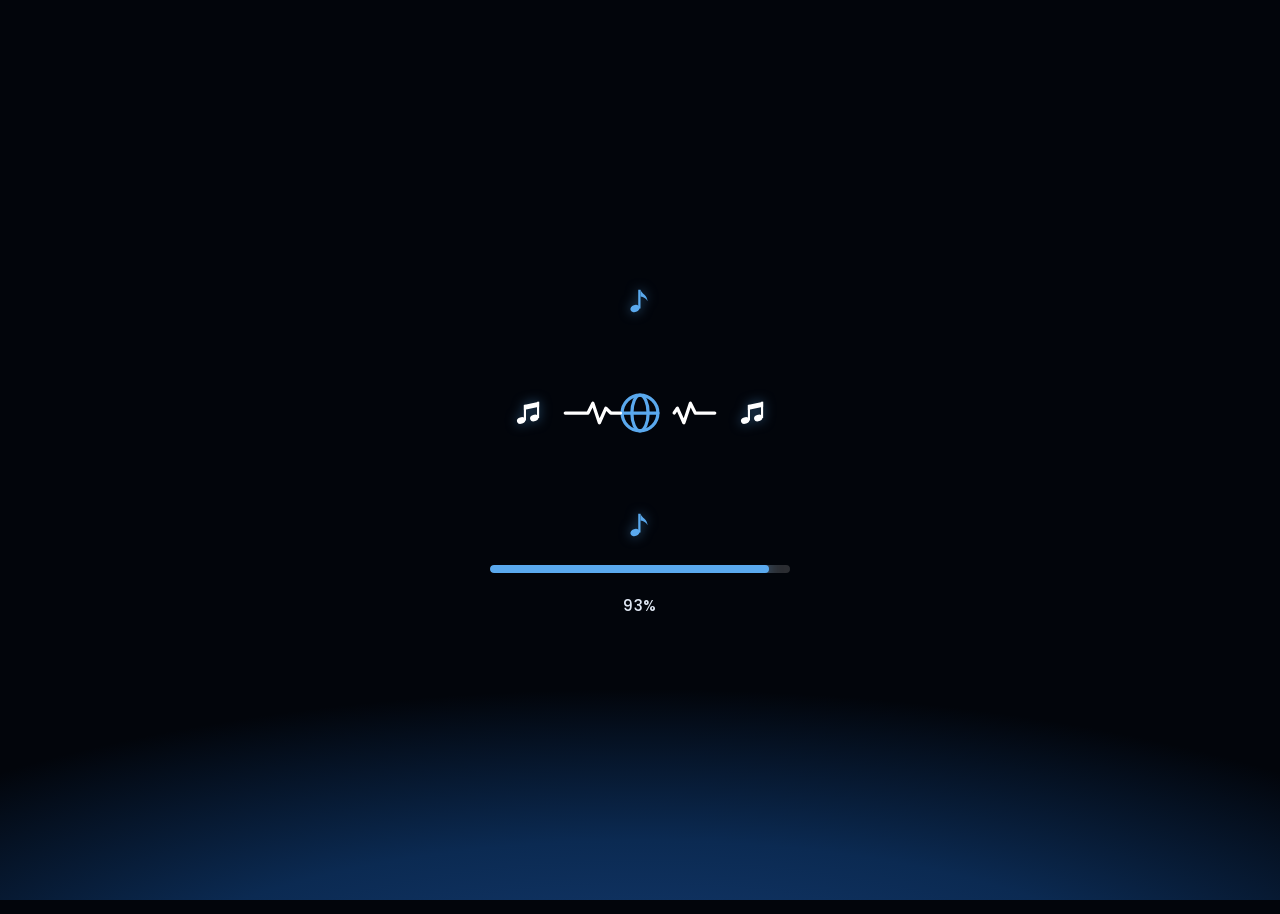
==== jukebox/jukebox.html @ afe27060 "cleaning for NASA submission" ====
<!doctype html>
<html lang="en">
<head>
<meta charset="utf-8">
<meta name="viewport" content="width=device-width, initial-scale=1, viewport-fit=cover">
<title>Earth Jukebox</title>
<link rel="preconnect" href="https://fonts.googleapis.com"><link rel="preconnect" href="https://fonts.gstatic.com" crossorigin>
<link href="https://fonts.googleapis.com/css2?family=Poppins:wght@300;400;500;600;700&display=swap" rel="stylesheet">
<link rel="stylesheet" href="style.css">
<style>
/* ---- Settings sheet: one fixed size; text always fits its container ---- */
#settings.sheet{width:min(40rem,calc(100vw - 32px));height:min(36rem,calc(100dvh - 32px));max-width:none;max-height:none;overflow-wrap:anywhere}
#settings.sheet[open]{display:flex;flex-direction:column}
#settings .kwrap{flex:1 1 auto;min-height:0;overflow:auto}
#settings .kwrap table{min-height:0}
#settings td:first-child{white-space:normal;width:40%}
#settings .pager{flex:none;margin-top:auto;padding-top:12px}
#settings .pager #kPage{min-width:5rem;text-align:center}
#settings .karrow{width:52px;min-width:52px;height:44px;padding:0;display:inline-grid;place-items:center}
#settings .seg{container-type:inline-size}
#settings .seg button{min-width:0;white-space:nowrap;padding:4px 2px;font-size:clamp(.68rem,3.7cqw,1rem)}
.slide h2,.sheet h2,.sheet h3,.ptitle{overflow-wrap:anywhere;text-wrap:balance}
#pDesc{overflow-wrap:anywhere}
/* ---- screenshot of the track's video in the carousel ---- */
.shot{display:none;width:100%;aspect-ratio:2/1;max-height:clamp(70px,24dvh,220px);margin:0 auto 10px;border-radius:16px;border:1px solid rgba(255,255,255,.55);
  background:center/cover no-repeat #000;box-shadow:0 10px 36px rgba(0,0,0,.35)}
.shot.on{display:block}
@media (max-height:560px){.shot{display:none!important}}

/* ---- Loading screen: the logo, notes orbiting it, a bar that only ever fills ---- */
.loader{position:fixed;inset:0;z-index:200;display:flex;flex-direction:column;align-items:center;justify-content:center;gap:22px;
  background:radial-gradient(120% 60% at 50% 115%,#17407a 0%,#0b2a52 36%,transparent 64%),#02050b;color:#fff;
  transition:opacity .55s ease,visibility 0s linear .55s}
.loader.done{opacity:0;visibility:hidden;pointer-events:none}
.lstage{position:relative;width:260px;height:260px;display:grid;place-items:center}
.llogo{width:156px;height:auto;color:#fff;overflow:visible}
.llogo .ring{stroke:var(--accent,#5aa9ee);animation:lpulse 2.4s ease-in-out infinite;transform-origin:48px 16px;transform-box:view-box}
.orbit{position:absolute;inset:0;animation:lspin 9s linear infinite}
.lnote{position:absolute;left:50%;top:50%;width:30px;height:30px;margin:-15px 0 0 -15px;
  transform:rotate(var(--a)) translateY(-112px) rotate(calc(-1 * var(--a)))}
.lnote svg{display:block;width:100%;height:100%;fill:var(--accent,#5aa9ee);animation:lunspin 9s linear infinite;filter:drop-shadow(0 0 6px rgba(90,169,238,.55))}
.lnote:nth-child(2n) svg{fill:#fff}
.lbar{width:min(300px,68vw);height:8px;border-radius:999px;background:rgba(255,255,255,.16);overflow:hidden}
.lbar i{display:block;height:100%;width:0;border-radius:inherit;background:var(--accent,#5aa9ee);box-shadow:0 0 14px rgba(90,169,238,.7)}
.lpct{margin:0;font-weight:500;letter-spacing:.06em;font-variant-numeric:tabular-nums;color:#dfe7f3}
@keyframes lspin{to{transform:rotate(360deg)}}
@keyframes lunspin{to{transform:rotate(-360deg)}}
@keyframes lpulse{50%{transform:scale(1.07);opacity:.75}}
@media (prefers-reduced-motion:reduce){.orbit,.lnote svg,.llogo .ring{animation:none}.loader{transition:none}}
</style>
</head>
<body class="home">
<div id="loader" class="loader" aria-busy="true">
  <div class="lstage" aria-hidden="true">
    <svg width="0" height="0" style="position:absolute"><defs>
      <symbol id="n1" viewBox="0 0 24 24"><ellipse cx="8" cy="18" rx="3.8" ry="2.8" transform="rotate(-20 8 18)"/><rect x="10.6" y="3" width="1.8" height="15"/><path d="M12.4 3c1 3.6 5.6 4.2 5.6 9.2-1.1-2.6-3.1-3.3-5.6-3.8z"/></symbol>
      <symbol id="n2" viewBox="0 0 24 24"><ellipse cx="6.5" cy="18" rx="3.4" ry="2.6" transform="rotate(-20 6.5 18)"/><rect x="8.7" y="5.5" width="1.7" height="12.5"/><ellipse cx="17" cy="16" rx="3.4" ry="2.6" transform="rotate(-20 17 16)"/><rect x="19.2" y="3" width="1.7" height="13"/><path d="M8.7 5.5l12.2-2.5v4L8.7 9.5z"/></symbol>
    </defs></svg>
    <div class="orbit">
      <span class="lnote" style="--a:0deg"><svg><use href="#n1"/></svg></span>
      <span class="lnote" style="--a:90deg"><svg><use href="#n2"/></svg></span>
      <span class="lnote" style="--a:180deg"><svg><use href="#n1"/></svg></span>
      <span class="lnote" style="--a:270deg"><svg><use href="#n2"/></svg></span>
    </div>
    <svg class="llogo" viewBox="0 0 96 32" fill="none" stroke="currentColor" stroke-width="2" stroke-linecap="round" stroke-linejoin="round"><g class="ring"><circle cx="48" cy="16" r="11"/><ellipse cx="48" cy="16" rx="5" ry="11"/><path d="M37 16h22"/></g><path d="M2 16h14l3-6 4 12 4-9 3 3h6M94 16H82l-3-6-4 12-4-9-2 3"/></svg>
  </div>
  <div class="lbar" id="lbar" role="progressbar" aria-label="Loading Earth Jukebox" aria-valuemin="0" aria-valuemax="100" aria-valuenow="0"><i id="lfill"></i></div>
  <p class="lpct" id="lpct">0%</p>
</div>
<a class="skip" href="#main">Skip to the playlist</a>

<header class="bar">
  <svg class="logo" viewBox="0 0 96 32" fill="none" stroke="currentColor" stroke-width="2" stroke-linecap="round" stroke-linejoin="round" aria-hidden="true"><circle cx="48" cy="16" r="11"/><ellipse cx="48" cy="16" rx="5" ry="11"/><path d="M37 16h22M2 16h14l3-6 4 12 4-9 3 3h6M94 16H82l-3-6-4 12-4-9-2 3"/></svg>
  <button id="aboutBtn" type="button" class="btn pill" aria-keyshortcuts="A">About <kbd>A</kbd></button>
  <button id="helpBtn" type="button" class="btn pill" aria-keyshortcuts="?"><svg width="20" height="20" viewBox="0 0 24 24" fill="currentColor" fill-rule="evenodd" aria-hidden="true"><path d="M19.4 13a7.5 7.5 0 0 0 0-2l2.1-1.6-2-3.5-2.5 1a7.4 7.4 0 0 0-1.7-1L15 3.3h-4l-.4 2.6a7.4 7.4 0 0 0-1.7 1l-2.5-1-2 3.5L6.6 11a7.5 7.5 0 0 0 0 2l-2.1 1.6 2 3.5 2.5-1c.5.4 1.1.8 1.7 1l.4 2.6h4l.4-2.6c.6-.2 1.2-.6 1.7-1l2.5 1 2-3.5zM12 8.8a3.2 3.2 0 1 0 0 6.4 3.2 3.2 0 0 0 0-6.4z"/></svg> Setting <kbd>?</kbd></button>
</header>

<div class="views">

  <!-- ---------- Landing ---------- -->
  <section id="landing" class="landing" aria-label="Welcome">
    <svg class="logo" viewBox="0 0 96 32" fill="none" stroke="currentColor" stroke-width="2" stroke-linecap="round" stroke-linejoin="round" aria-hidden="true"><circle cx="48" cy="16" r="11"/><ellipse cx="48" cy="16" rx="5" ry="11"/><path d="M37 16h22M2 16h14l3-6 4 12 4-9 3 3h6M94 16H82l-3-6-4 12-4-9-2 3"/></svg>
    <h1>Earth Jukebox</h1>
    <p class="tag">NASA Earth data, played as sound.</p>
    <button id="homeStart" type="button" class="btn pill big">Start</button>
  </section>

  <!-- ---------- Playlist: one track at a time ---------- -->
  <main id="main" class="wrap">
    <div id="top" class="top">
      <div class="carousel">
        <button id="prev" type="button" class="arrow" aria-label="Previous track" aria-keyshortcuts="ArrowLeft"><svg width="28" height="28" viewBox="0 0 24 24" fill="none" stroke="currentColor" stroke-width="2" stroke-linecap="round" stroke-linejoin="round" aria-hidden="true"><path d="M15 5l-7 7 7 7"/></svg></button>
        <div class="mid">
          <section id="blurb" class="blurb slide glass" aria-label="Selected track">
            <button id="exitMenu" type="button" class="exit" aria-keyshortcuts="Escape"><svg width="20" height="20" viewBox="0 0 20 20" aria-hidden="true"><circle cx="10" cy="10" r="10" fill="currentColor"/><path d="M11.5 5.5L7 10l4.5 4.5" stroke="#0a1220" stroke-width="2" fill="none" stroke-linecap="round" stroke-linejoin="round"/></svg> Exit <kbd>Esc</kbd></button>
            <h2 id="pTitle">Loading</h2>
            <div class="shot" id="pShot" aria-hidden="true"></div>
            <div class="gradbox" id="pBar" aria-hidden="true"></div>
            <div class="legendticks" id="pTicks" aria-hidden="true"></div>
            <p id="pDesc"></p>
            <p id="pIdx" aria-live="polite"></p>
          </section>
        </div>
        <button id="next" type="button" class="arrow" aria-label="Next track" aria-keyshortcuts="ArrowRight"><svg width="28" height="28" viewBox="0 0 24 24" fill="none" stroke="currentColor" stroke-width="2" stroke-linecap="round" stroke-linejoin="round" aria-hidden="true"><path d="M9 5l7 7-7 7"/></svg></button>
      </div>
      <button id="start" type="button" class="btn pri pill big" aria-keyshortcuts="Enter"><svg width="20" height="20" viewBox="0 0 14 14" fill="currentColor" aria-hidden="true"><path d="M3 1.5v11l9-5.5z"/></svg><span>Play</span></button>
      <p class="cap center" id="pNote"></p>
    </div>
  </main>

  <!-- ---------- Player: one glass panel, no scrolling ---------- -->
  <div id="panel" class="panel">
    <div class="topline">
      <button id="tPrev" type="button" class="btn icon" aria-label="Previous track" aria-keyshortcuts="ArrowLeft">&lsaquo;</button>
      <h2 class="ptitle" id="appTitle">Earth Jukebox</h2>
      <button id="tNext" type="button" class="btn icon" aria-label="Next track" aria-keyshortcuts="ArrowRight">&rsaquo;</button>
      <button id="back" type="button" class="btn sm" aria-label="Back to the playlist" aria-keyshortcuts="Escape"><svg width="20" height="20" viewBox="0 0 20 20" aria-hidden="true"><circle cx="10" cy="10" r="10" fill="currentColor"/><path d="M11.5 5.5L7 10l4.5 4.5" stroke="#0a1220" stroke-width="2" fill="none" stroke-linecap="round" stroke-linejoin="round"/></svg> Exit <kbd>Esc</kbd></button>
    </div>

    <div class="stage">
      <div class="left">
        <div class="view" id="viewBox">
          <canvas id="view" width="640" height="320" role="img" aria-label="Source picture. Press D for a text description."></canvas>
          <div class="ph" id="ph"></div>
        </div>
        <div class="spectrum card" id="spectrum">
          <div class="spechead"><span>Sounds playing now</span><span id="specHint">Press Play</span></div>
          <div id="specRows"></div>
        </div>
      </div>

      <div class="side card">
        <div class="pixbox">
          <canvas id="pix" width="64" height="14" aria-hidden="true"></canvas>
          <div class="ph" id="ph2"></div>
        </div>
        <p class="cap">What the app hears: the frame as a 64 × 14 grid. Each row is a note.</p>
        <div class="legend">
          <div class="legendbar" id="legendBar"></div>
          <div class="legendticks" id="legendTicks"></div>
        </div>
        <div class="legendrange" id="legendRange" hidden>
          <label>Min <input type="number" id="legendMin" step="any" value="0"></label>
          <label>Max <input type="number" id="legendMax" step="any" value="1"></label>
        </div>
        <div class="read">
          <span class="h"><span id="lh">Warm</span> <b id="rh">0%</b></span>
          <span class="w"><span id="lw">Cold</span> <b id="rw">0%</b></span>
          <span><span id="avgLabel">Average</span> <b id="ra">–</b></span>
          <span>Tempo <b id="rt">0</b> BPM</span>
        </div>
        <button id="describe" type="button" class="btn" aria-keyshortcuts="D">Describe <kbd>D</kbd></button>
      </div>
    </div>

    <p class="cap" id="cap" aria-live="polite">Press ? for keyboard shortcuts.</p>

    <div class="controls">
      <button class="btn pri" id="play" type="button" aria-pressed="false" aria-keyshortcuts="Space P">Play</button>
      <label class="slider">Volume <input type="range" id="vol" min="0" max="1" step="0.01" value="0.7"></label>
      <label class="slider">Sweep <b id="spO">16 s</b><input type="range" id="speed" min="6" max="40" step="1" value="30"></label>
      <button class="btn" id="pick" type="button" aria-keyshortcuts="O">Load image or video</button>
      <button class="btn" id="cam" type="button">Take photo or video</button>
      <button class="btn" id="legendPick" type="button" aria-keyshortcuts="L">Upload legend</button>
      <input type="file" id="file" accept="image/*,video/*,.heic,.heif,.mov,.mp4,.webm">
      <input type="file" id="camFile" accept="image/*,video/*" capture="environment">
      <input type="file" id="legendFile" accept="image/*">
    </div>
  </div>
</div>

<div class="sr" id="sr" role="status" aria-live="polite"></div>

<dialog id="about" class="sheet" aria-labelledby="aboutT">
  <button type="button" class="exit" data-close><svg width="20" height="20" viewBox="0 0 20 20" aria-hidden="true"><circle cx="10" cy="10" r="10" fill="currentColor"/><path d="M11.5 5.5L7 10l4.5 4.5" stroke="#0a1220" stroke-width="2" fill="none" stroke-linecap="round" stroke-linejoin="round"/></svg> Exit <kbd>Esc</kbd></button>
  <h2 id="aboutT">About</h2>
  <p>Earth Jukebox turns NASA Earth data video into sound, so heat, cold and pollution can be heard as well as seen.</p>
  <h3>How it sounds</h3>
  <p>Each frame is shrunk to a grid of 64 columns and 14 rows, and every pixel is matched to the closest color on the track's legend to recover its value. Each row is a note, with the north high and the south low.</p>
  <p>A line sweeps from west to east and plays the three columns under it, panned from your left ear to your right. On the temperature map, warm areas play a buzzing pad and cold areas ring like ice. Colors that are not on the legend, such as borders and labels, make no sound, and a quiet drone keeps calm regions from going silent.</p>
</dialog>

<dialog id="settings" class="sheet" aria-labelledby="setT">
  <button type="button" class="exit" data-close><svg width="20" height="20" viewBox="0 0 20 20" aria-hidden="true"><circle cx="10" cy="10" r="10" fill="currentColor"/><path d="M11.5 5.5L7 10l4.5 4.5" stroke="#0a1220" stroke-width="2" fill="none" stroke-linecap="round" stroke-linejoin="round"/></svg> Exit <kbd>Esc</kbd></button>
  <h2 id="setT">Setting</h2>
  <h3 id="tsL">Text size <kbd>T</kbd></h3>
  <div id="sizes" class="seg" role="radiogroup" aria-labelledby="tsL">
    <button type="button" role="radio" aria-checked="true">Normal</button><button type="button" role="radio" aria-checked="false">Large</button><button type="button" role="radio" aria-checked="false">Extra large</button><button type="button" role="radio" aria-checked="false">Largest</button>
  </div>
  <h2 class="sub">Keyboard shortcuts</h2>
  <div class="kwrap" aria-live="polite"><h3 id="kTitle"></h3><table><caption class="sr">Shortcuts</caption><tbody id="kRows"></tbody></table></div>
  <div class="pager"><button id="kBack" type="button" class="btn pri pill karrow" aria-label="Previous page of shortcuts"><svg width="22" height="22" viewBox="0 0 24 24" fill="none" stroke="currentColor" stroke-width="2.4" stroke-linecap="round" stroke-linejoin="round" aria-hidden="true"><path d="M15 5l-7 7 7 7"/></svg></button><span id="kPage"></span><button id="kNext" type="button" class="btn pri pill karrow" aria-label="Next page of shortcuts"><svg width="22" height="22" viewBox="0 0 24 24" fill="none" stroke="currentColor" stroke-width="2.4" stroke-linecap="round" stroke-linejoin="round" aria-hidden="true"><path d="M9 5l7 7-7 7"/></svg></button></div>
</dialog>

<script src="presets.js"></script>
<script src="jukebox.js"></script>
</body>
</html>
---- jukebox/style.css ----
/* Earth Jukebox: the DANIG glass look. One dark theme over the Earth photo; the page never scrolls.
   Sizes are in rem so the Text size setting scales the whole layout. */
:root{--font:"Poppins",system-ui,-apple-system,"Segoe UI",Roboto,Arial,sans-serif;--accent:#5aa9ee;--on-accent:#04101f;
  --glass:rgba(12,17,28,.52);--edge:rgba(255,255,255,.22);--panel:rgba(255,255,255,.07);--line:rgba(255,255,255,.2);--mut:#c9d3e2;
  --hot:#ff6a45;--wet:#4aa8ff;--r:28px;--ease:cubic-bezier(.2,.8,.2,1);--reserve:25rem;color-scheme:dark}
*,*::before,*::after{box-sizing:border-box}
[hidden]{display:none!important}
html{font-size:var(--fs,100%);height:100%;overflow:hidden;background:#02050b}
body{margin:0;height:100%;max-width:100vw;overflow:hidden;display:flex;flex-direction:column;color:#fff;font:300 .95rem/1.45 var(--font);
  padding-bottom:env(safe-area-inset-bottom,0px);
  background:url(assets/earth.png) center bottom/cover no-repeat,radial-gradient(120% 55% at 50% 118%,#2b78c8 0%,#0b2a52 38%,transparent 62%),#02050b}
body::before{content:"";position:fixed;inset:0;z-index:-1;background:linear-gradient(rgba(2,5,11,.3),rgba(2,5,11,.6));pointer-events:none}
h1,h2,h3,p{margin:0}
kbd{font:500 .75em var(--font);padding:0 .4em;border:1px solid rgba(255,255,255,.4);border-radius:6px;background:rgba(0,0,0,.3)}
.cap{font-size:.8rem;color:var(--mut);white-space:nowrap;overflow:hidden;text-overflow:ellipsis}
.cap.center{text-align:center}

/* ---------- Glass surfaces and buttons ---------- */
.glass,.sheet,.panel{background:var(--glass);border:1px solid var(--edge);-webkit-backdrop-filter:blur(22px) saturate(150%);backdrop-filter:blur(22px) saturate(150%);
  box-shadow:0 24px 70px rgba(0,0,0,.4),inset 0 1px 0 rgba(255,255,255,.2)}
.card{background:var(--panel);border:1px solid var(--line);border-radius:18px}
button{font:inherit;color:inherit;cursor:pointer}
.btn,.arrow{min-height:2.5rem;padding:.3rem 1.1rem;background:rgba(255,255,255,.1);border:1px solid rgba(255,255,255,.3);border-radius:999px;color:#fff;white-space:nowrap;
  -webkit-backdrop-filter:blur(12px);backdrop-filter:blur(12px);transition:background .25s var(--ease),transform .25s var(--ease),border-color .25s,box-shadow .25s}
.btn:hover,.arrow:hover{background:rgba(255,255,255,.2);border-color:#fff;transform:translateY(-1px)}
.btn:active,.arrow:active{transform:scale(.97)}
.btn:disabled{opacity:.45;cursor:default;transform:none}
.btn.pri{background:var(--accent);border-color:var(--accent);color:var(--on-accent);font-weight:600;box-shadow:0 8px 28px rgba(90,169,238,.35)}
.btn.pri:hover{background:#8cc4f5;border-color:#8cc4f5}
.btn.pill{padding:.3rem 1.4rem}
.btn.big{min-width:11.9rem;height:3.4rem;font-size:1.2rem;font-weight:600;display:inline-flex;align-items:center;justify-content:center;gap:.6rem}
.btn.icon{width:2.5rem;padding:0;font-size:1.6rem;line-height:1}
.btn.sm{display:inline-flex;align-items:center;gap:.5rem;padding:.2rem .8rem}
.btn kbd{color:inherit;background:rgba(0,0,0,.25)}
.btn.pri kbd{border-color:rgba(0,0,0,.45)}
.arrow{width:3.25rem;height:3.25rem;padding:0;display:grid;place-items:center}
#prev:hover{transform:translateX(-3px)}#next:hover{transform:translateX(3px)}
input[type=range]{width:100%;accent-color:var(--accent);background:none;border:0}
input[type=file]{display:none}
:focus-visible{outline:3px solid #fff;outline-offset:3px;box-shadow:0 0 0 6px rgba(90,169,238,.6)}
.skip{position:absolute;left:8px;top:-60px;background:var(--accent);color:var(--on-accent);padding:8px 12px;border-radius:8px;z-index:9}
.skip:focus{top:8px}
.sr{position:absolute;width:1px;height:1px;overflow:hidden;clip:rect(0 0 0 0);white-space:nowrap}

/* ---------- Top bar: About centered, Setting at the right ---------- */
.bar{display:grid;grid-template-columns:1fr auto 1fr;align-items:center;gap:.6rem;padding:calc(env(safe-area-inset-top,0px) + .7rem) 1.25rem .6rem}
.bar .logo{justify-self:start;width:3.75rem;color:#fff}
.bar #helpBtn{justify-self:end;display:inline-flex;align-items:center;gap:.5rem}
.home .bar .logo{visibility:hidden}
.views{flex:1;min-height:0;display:flex;flex-direction:column}

/* ---------- Screens: landing, playlist, player ---------- */
.landing,#panel{display:none}
.home #main,.playing #main{display:none}
.home .landing{display:flex;flex-direction:column;align-items:center;justify-content:center;text-align:center;flex:1;min-height:0;padding:0 1rem 6dvh;animation:rise .9s var(--ease) both}
.playing #panel{display:flex}
.landing .logo{width:4.5rem;color:#fff;margin-bottom:.4rem}
.landing h1{font-size:clamp(2.2rem,min(10dvh,11vw),5rem);font-weight:600;letter-spacing:.04em;line-height:1.05}
.landing .tag{margin:.4rem 0 1.3rem;font-size:clamp(.8rem,2.2dvh,1rem);letter-spacing:.12em;text-transform:uppercase;color:#dfe7f3}
@keyframes rise{from{opacity:0;transform:translateY(14px)}}

/* ---------- Playlist carousel ---------- */
.wrap{flex:1;min-height:0;display:flex;flex-direction:column;justify-content:center}
.top{display:flex;flex-direction:column;align-items:center;gap:clamp(10px,3dvh,26px);padding:0 1rem 4dvh}
.carousel{display:grid;grid-template-columns:auto minmax(0,700px) auto;gap:clamp(8px,3vw,44px);align-items:center;justify-content:center;width:100%}
.mid{min-width:0;display:flex;justify-content:center}
.mid>*{width:100%}
.slide{position:relative;padding:clamp(18px,4dvh,34px) clamp(18px,4vw,40px) clamp(16px,3dvh,26px);border-radius:var(--r);text-align:center;transition:opacity .28s var(--ease),transform .28s var(--ease)}
.top.swap .slide{opacity:0;transform:translateY(8px) scale(.985)}
.slide h2{font-size:clamp(1.15rem,3.4dvh,1.9rem);font-weight:600;margin:.25rem 5rem .9rem;line-height:1.2}
.gradbox{height:clamp(48px,20dvh,250px);border-radius:22px;border:2px solid rgba(255,255,255,.85);box-shadow:inset 0 0 40px rgba(255,255,255,.12),0 10px 40px rgba(0,0,0,.35)}
.slide .legendticks{padding:0 .4rem}
#pDesc{margin-top:.9rem;color:#e8edf5;font-size:.95rem;display:-webkit-box;-webkit-line-clamp:4;-webkit-box-orient:vertical;overflow:hidden}
#pIdx{margin-top:.5rem;color:var(--mut);font-size:.85rem;font-variant-numeric:tabular-nums}
.exit{position:absolute;top:14px;right:16px;display:inline-flex;align-items:center;gap:.5rem;min-height:2.25rem;padding:2px 10px;background:none;border:0;border-radius:999px;color:#fff;font-weight:600;transition:background .2s}
.exit:hover{background:rgba(255,255,255,.15)}

/* ---------- Player: one big glass panel ---------- */
.panel{flex-direction:column;gap:.5rem;margin:0 auto .6rem;width:min(1180px,calc(100% - 1.75rem));min-height:0;flex:1;border-radius:var(--r);padding:.8rem 1.2rem;animation:rise .5s var(--ease) both}
.topline{display:flex;align-items:center;gap:.5rem}
.ptitle{flex:1;min-width:0;text-align:center;font-size:clamp(1rem,2.8vw,1.5rem);font-weight:600;line-height:1.15;overflow:hidden;text-overflow:ellipsis;white-space:nowrap}
.stage{flex:1;min-height:0;display:grid;grid-template-columns:minmax(0,1.8fr) minmax(0,1fr);gap:.7rem;align-items:start}
.left{display:flex;flex-direction:column;gap:.5rem;min-width:0;align-items:center}
.view{position:relative;width:min(100%,max(15rem,calc((100dvh - var(--reserve)) * 2)));aspect-ratio:2/1;background:#0c1020;border-radius:16px;overflow:hidden;border:1px solid rgba(255,255,255,.7)}
.view canvas{display:block;width:100%;height:100%}
.view.drop{outline:3px dashed var(--accent);outline-offset:-6px}
.ph{position:absolute;top:0;bottom:0;left:0;width:2px;background:#fff;box-shadow:0 0 12px 3px rgba(255,255,255,.8);display:none}
.side{padding:.6rem;display:flex;flex-direction:column;gap:.5rem;min-width:0}
.pixbox{position:relative;aspect-ratio:2/1;border-radius:12px;overflow:hidden;border:1px solid var(--line);background:#0c1020}
.pixbox canvas{display:block;width:100%;height:100%;image-rendering:pixelated}
.legendbar{height:.75rem;border-radius:6px;border:1px solid var(--line)}
.legendticks{display:flex;justify-content:space-between;font-size:.72rem;color:var(--mut);font-variant-numeric:tabular-nums;margin-top:.15rem}
.legendrange{display:flex;gap:.6rem}
.legendrange label{display:flex;align-items:center;gap:.4rem;font-size:.8rem;color:var(--mut)}
.legendrange input,.sheet input{font:inherit;color:#fff;background:rgba(0,0,0,.38);border:1px solid rgba(255,255,255,.35);border-radius:10px}
.legendrange input{width:4.4rem;padding:.15rem .4rem}
.read{display:flex;gap:.3rem .9rem;flex-wrap:wrap;font-size:.85rem;font-variant-numeric:tabular-nums}
.read b{font-weight:600}
.read .h{color:var(--hot)}.read .w{color:var(--wet)}
.spectrum{width:100%;padding:.35rem .8rem}
.spechead{display:flex;justify-content:space-between;font-size:.75rem;color:var(--mut)}
.srow{display:grid;grid-template-columns:5rem minmax(0,1fr);gap:.6rem;align-items:center;height:1.4rem}
.slabel{font-size:.78rem;font-weight:600;white-space:nowrap}
.srow canvas{display:block;width:100%;height:1.25rem}
.controls{display:flex;flex-wrap:wrap;gap:.5rem .9rem;align-items:center}
.controls .btn.pri{min-width:5.5rem}
.slider{display:flex;flex-direction:column;font-size:.78rem;color:var(--mut);flex:1 1 7.5rem;min-width:6rem}
.slider b{color:#fff;font-weight:600;margin-left:.3rem}

/* ---------- About and Setting sheets ---------- */
.sheet{max-width:640px;width:calc(100% - 32px);padding:30px 34px;color:#fff;border-radius:var(--r);font-weight:300;max-height:calc(100dvh - 24px);overflow:auto}
.sheet[open]{animation:pop .3s var(--ease)}
.sheet::backdrop{background:rgba(2,5,11,.55);-webkit-backdrop-filter:blur(5px);backdrop-filter:blur(5px)}
@keyframes pop{from{opacity:0;transform:translateY(12px) scale(.97)}}
.sheet h2{text-align:center;font-size:1.7rem;font-weight:600;margin:0 0 .75rem}
.sheet h2.sub{font-size:1.25rem;margin:1.4rem 0 .5rem}
.sheet h3{text-align:center;font-size:1.05rem;font-weight:600;margin:.9rem 0 .5rem}
.sheet p{margin:0 0 .65rem;line-height:1.55}
.sheet .exit{top:18px;right:20px}
.seg{display:flex;gap:2px;padding:4px;border-radius:999px;background:rgba(255,255,255,.92)}
.seg button{flex:1;min-height:2.5rem;padding:4px 8px;border:0;border-radius:999px;background:none;color:#0a1220;font-weight:500;transition:background .25s var(--ease)}
.seg button:hover{background:rgba(90,169,238,.25)}
.seg button[aria-checked="true"]{background:var(--accent);font-weight:600}
.sheet table{width:100%;border-collapse:collapse;min-height:13rem}
.sheet td{border-top:1px solid var(--line);padding:.35rem 0}
.sheet td:last-child{text-align:right;padding-left:1rem}
.pager{display:flex;align-items:center;justify-content:center;gap:1.1rem;margin-top:.9rem}
.pager .btn{min-width:6rem}

/* ---------- Stars, in the sky only ---------- */
html::before,html::after{content:"";position:fixed;inset:0;z-index:-2;pointer-events:none;-webkit-mask-image:linear-gradient(#000 38%,transparent 76%);mask-image:linear-gradient(#000 38%,transparent 76%)}
html::before{background-image:radial-gradient(1px 1px at 20px 30px,#fff 50%,transparent),radial-gradient(1px 1px at 90px 70px,#dfe9ff 50%,transparent),radial-gradient(1.5px 1.5px at 150px 120px,#fff 50%,transparent),radial-gradient(1px 1px at 60px 160px,#fff 50%,transparent);
  background-size:200px 200px,230px 230px,310px 310px,170px 170px;animation:twinkle 5s ease-in-out infinite alternate}
html::after{background-image:radial-gradient(1px 1px at 40px 100px,#fff 50%,transparent),radial-gradient(2px 2px at 180px 40px,#cfe0ff 50%,transparent),radial-gradient(1px 1px at 110px 190px,#fff 50%,transparent);
  background-size:260px 260px,370px 370px,190px 190px;animation:twinkle 7s ease-in-out -3s infinite alternate}
@keyframes twinkle{from{opacity:.55}to{opacity:1}}
@media (prefers-reduced-motion:reduce){*{transition:none!important}html::before,html::after,.landing,.panel{animation:none!important}}
@media (forced-colors:active){.ph{border:2px solid CanvasText}}

/* ---------- Phones and narrow windows ---------- */
@media (max-width:640px){
  :root{--reserve:42rem}
  .bar{padding:calc(env(safe-area-inset-top,0px) + .5rem) .75rem .4rem}.bar .logo{width:2.75rem}.bar .btn kbd,.exit kbd{display:none}
  .carousel{display:contents}
  .top{display:grid;grid-template-columns:auto minmax(0,1fr) auto;grid-template-areas:"mid mid mid" "prev start next" "note note note";align-items:center;justify-items:center;row-gap:.75rem}
  .mid{grid-area:mid;width:100%}#prev{grid-area:prev}#next{grid-area:next}#start{grid-area:start}#pNote{grid-area:note}
  .arrow{width:2.9rem;height:2.9rem}
  .btn.big{height:3rem;min-width:9.4rem;font-size:1.05rem}
  .slide h2{margin:1.5rem 0 .6rem}
  #pDesc{-webkit-line-clamp:3;font-size:.88rem}
  .panel{width:calc(100% - 1rem);padding:.6rem;margin-bottom:.4rem}
  .stage{grid-template-columns:1fr;gap:.4rem}
  .side{display:grid;grid-template-columns:1fr 1fr;gap:.4rem .6rem}
  .side .pixbox{grid-column:1}.side .cap{display:none}
  .side .legend,.side .legendrange,.side .read,.side #describe{grid-column:2}
  .btn{padding:.2rem .8rem;min-height:2.4rem}
  .controls{gap:.4rem .6rem}.slider{flex-basis:45%}
  .sheet{padding:18px;font-size:.85rem}.sheet h2{font-size:1.4rem}.sheet p{line-height:1.4}
  .seg button{font-size:.75rem;padding:4px 2px}.sheet table{min-height:0}.sheet td{padding:.2rem 0;font-size:.8rem}
}
/* Short screens (landscape phones): drop what is not essential */
@media (max-height:560px){
  :root{--reserve:17rem}
  .landing .tag{display:none}.landing .logo{width:3.25rem}
  #pDesc{-webkit-line-clamp:2}.slide h2{margin-bottom:.5rem}
  .cap,.spechead,.side .cap{display:none}
  .read{font-size:.75rem}
  .sheet{padding:14px 22px}.sheet table{min-height:0}.sheet td{padding:.1rem 0}
}
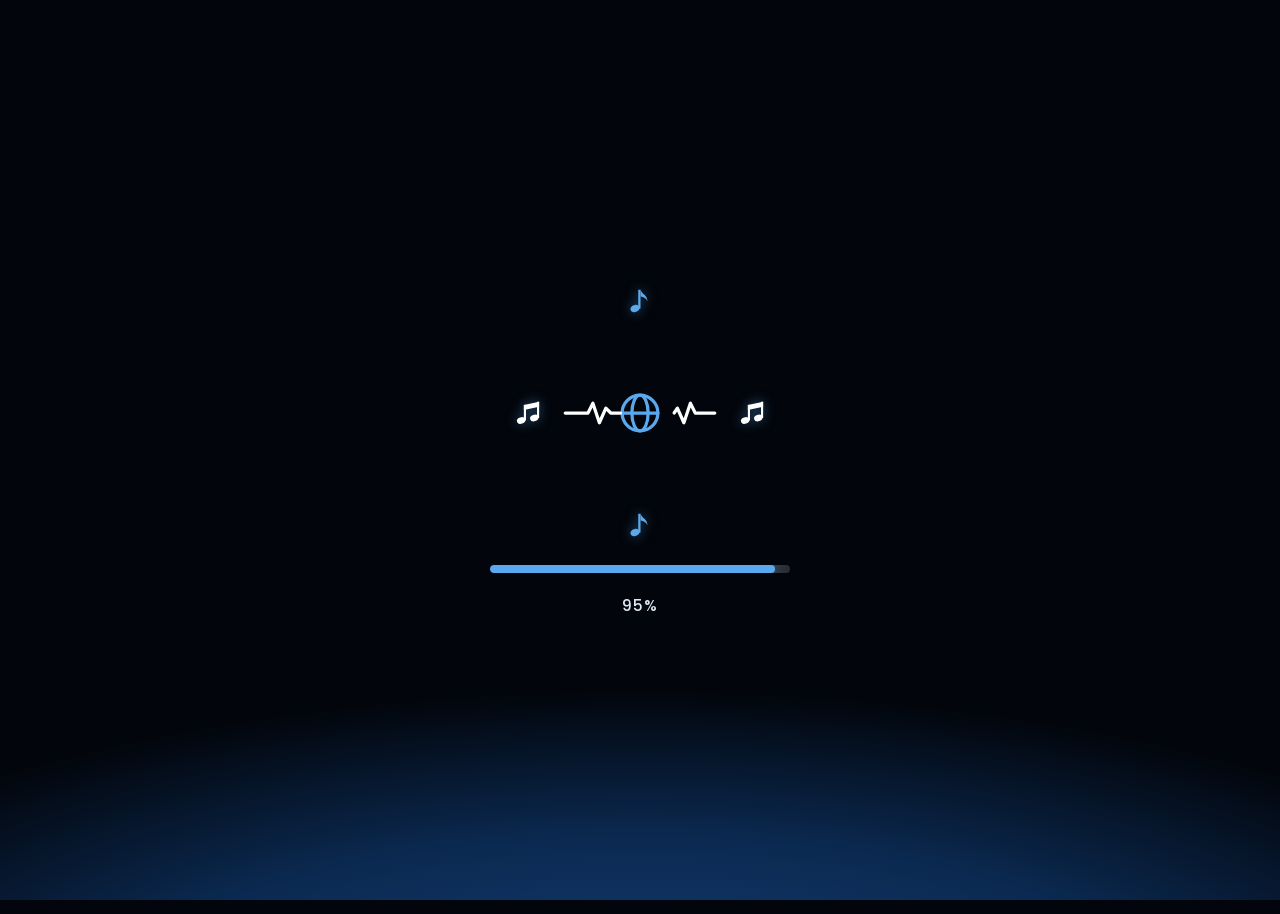
==== commit 0623e39f: "loading anims" ====
--- a/jukebox/jukebox.html
+++ b/jukebox/jukebox.html
@@ -30,8 +30,10 @@
 /* ---- Loading screen: the logo, notes orbiting it, a bar that only ever fills ---- */
 .loader{position:fixed;inset:0;z-index:200;display:flex;flex-direction:column;align-items:center;justify-content:center;gap:22px;
   background:radial-gradient(120% 60% at 50% 115%,#17407a 0%,#0b2a52 36%,transparent 64%),#02050b;color:#fff;
-  transition:opacity .55s ease,visibility 0s linear .55s}
-.loader.done{opacity:0;visibility:hidden;pointer-events:none}
+  transition:opacity .2s ease,visibility 0s}
+.loader.done{opacity:0;visibility:hidden;pointer-events:none;transition:opacity .55s ease,visibility 0s linear .55s}
+/* a track is chosen on the playlist screen only, never inside the player */
+#tPrev,#tNext{display:none}
 .lstage{position:relative;width:260px;height:260px;display:grid;place-items:center}
 .llogo{width:156px;height:auto;color:#fff;overflow:visible}
 .llogo .ring{stroke:var(--accent,#5aa9ee);animation:lpulse 2.4s ease-in-out infinite;transform-origin:48px 16px;transform-box:view-box}
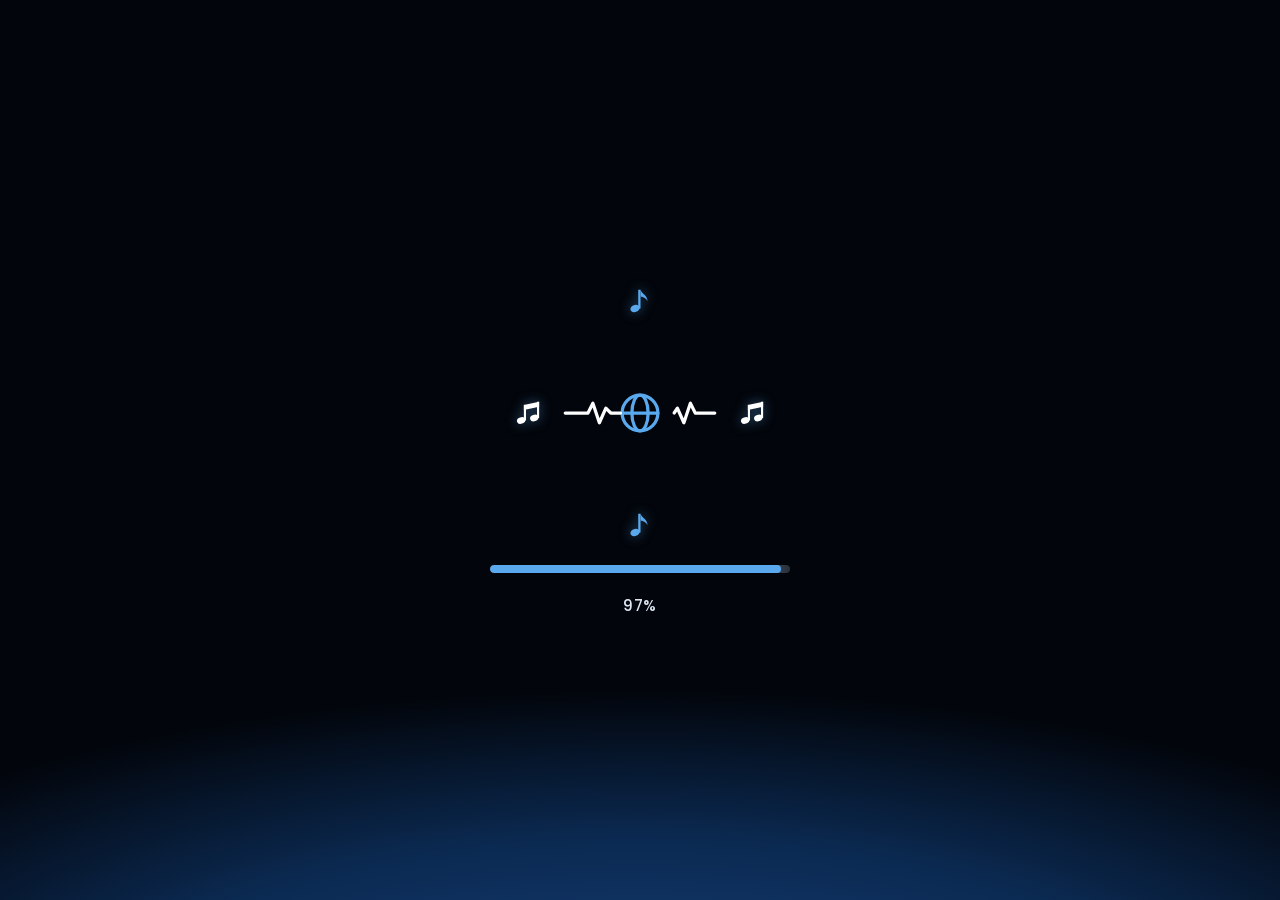
==== commit 21659fe3: "UPLOAD options fixations and stuff" ====
--- a/jukebox/jukebox.html
+++ b/jukebox/jukebox.html
@@ -26,6 +26,14 @@
   background:center/cover no-repeat #000;box-shadow:0 10px 36px rgba(0,0,0,.35)}
 .shot.on{display:block}
 @media (max-height:560px){.shot{display:none!important}}
+
+/* ---- Nothing scrolls: sheets are shown whole and scaled to fit by ../fit.js ---- */
+html,body,.views,.panel,.stage{overflow:hidden;overflow:clip}
+html,body{overscroll-behavior:none}
+dialog.sheet{overflow:visible;max-height:none}
+#settings.sheet{height:auto}
+#settings .kwrap{flex:none;min-height:17.5rem;overflow:visible}
+#settings .pager{margin-top:.9rem;padding-top:0}
 
 /* ---- Loading screen: the logo, notes orbiting it, a bar that only ever fills ---- */
 .loader{position:fixed;inset:0;z-index:200;display:flex;flex-direction:column;align-items:center;justify-content:center;gap:22px;
@@ -196,5 +204,6 @@
 
 <script src="presets.js"></script>
 <script src="jukebox.js"></script>
+<script src="../fit.js"></script>
 </body>
 </html>
--- a/jukebox/style.css
+++ b/jukebox/style.css
@@ -72,7 +72,7 @@
 .slide .legendticks{padding:0 .4rem}
 #pDesc{margin-top:.9rem;color:#e8edf5;font-size:.95rem;display:-webkit-box;-webkit-line-clamp:4;-webkit-box-orient:vertical;overflow:hidden}
 #pIdx{margin-top:.5rem;color:var(--mut);font-size:.85rem;font-variant-numeric:tabular-nums}
-.exit{position:absolute;top:14px;right:16px;display:inline-flex;align-items:center;gap:.5rem;min-height:2.25rem;padding:2px 10px;background:none;border:0;border-radius:999px;color:#fff;font-weight:600;transition:background .2s}
+.exit{position:absolute;top:14px;left:16px;display:inline-flex;align-items:center;gap:.5rem;min-height:2.25rem;padding:2px 10px;background:none;border:0;border-radius:999px;color:#fff;font-weight:600;transition:background .2s}
 .exit:hover{background:rgba(255,255,255,.15)}
 
 /* ---------- Player: one big glass panel ---------- */
@@ -116,7 +116,7 @@
 .sheet h2.sub{font-size:1.25rem;margin:1.4rem 0 .5rem}
 .sheet h3{text-align:center;font-size:1.05rem;font-weight:600;margin:.9rem 0 .5rem}
 .sheet p{margin:0 0 .65rem;line-height:1.55}
-.sheet .exit{top:18px;right:20px}
+.sheet .exit{top:18px;left:20px}
 .seg{display:flex;gap:2px;padding:4px;border-radius:999px;background:rgba(255,255,255,.92)}
 .seg button{flex:1;min-height:2.5rem;padding:4px 8px;border:0;border-radius:999px;background:none;color:#0a1220;font-weight:500;transition:background .25s var(--ease)}
 .seg button:hover{background:rgba(90,169,238,.25)}
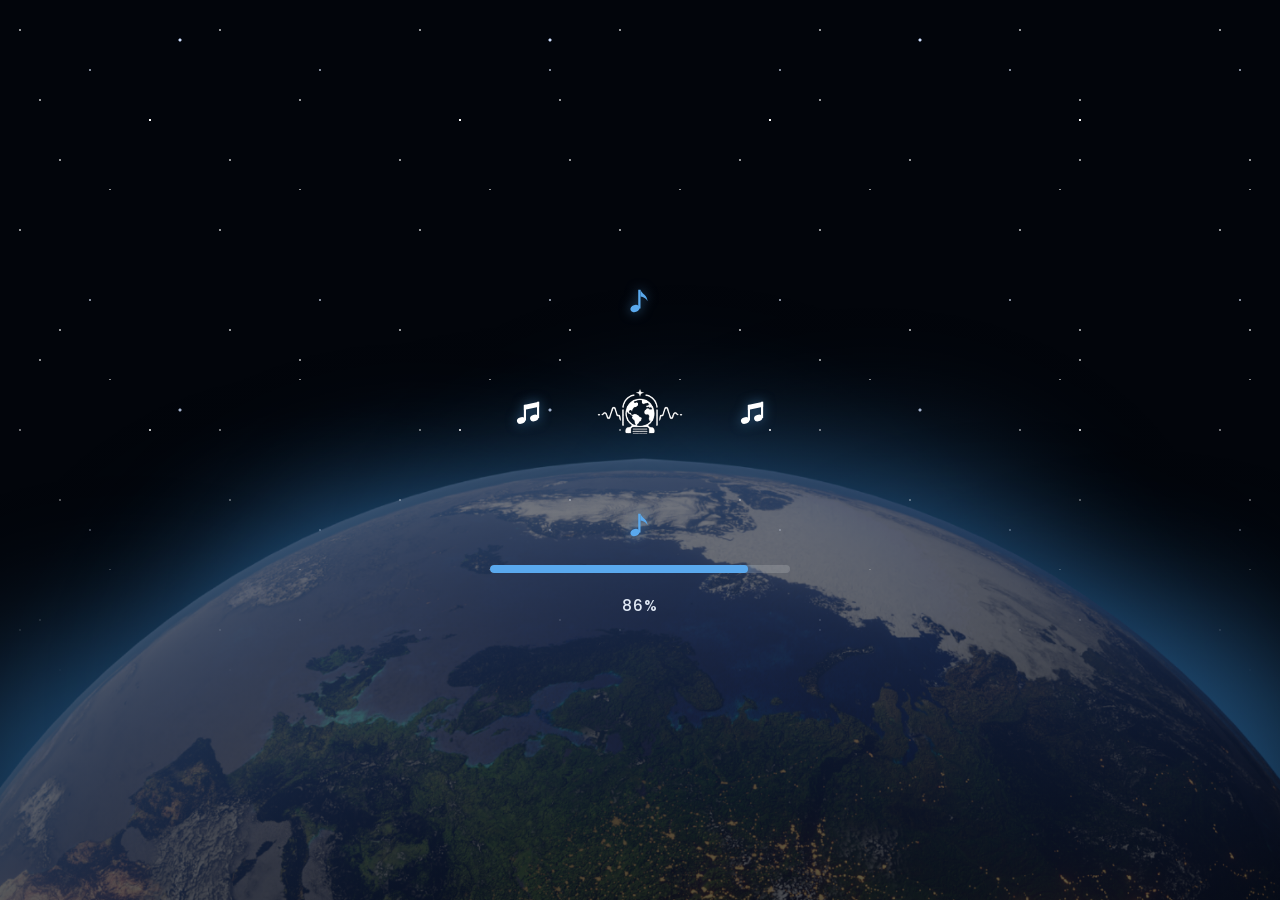
==== commit 989f831e: "UI CLEAN UP" ====
--- a/jukebox/jukebox.html
+++ b/jukebox/jukebox.html
@@ -57,7 +57,17 @@
 @keyframes lunspin{to{transform:rotate(-360deg)}}
 @keyframes lpulse{50%{transform:scale(1.07);opacity:.75}}
 @media (prefers-reduced-motion:reduce){.orbit,.lnote svg,.llogo .ring{animation:none}.loader{transition:none}}
+.slide h2{margin:0 0 .9rem}   /* no Exit button inside the card any more */
+/* loader: the Earth and stars behind the DANIG logo */
+.loader{isolation:isolate;background:linear-gradient(rgba(2,5,11,.3),rgba(2,5,11,.6)),url(../assets/earth.png) center bottom/cover no-repeat,radial-gradient(120% 55% at 50% 118%,#2b78c8 0%,#0b2a52 38%,transparent 62%),#02050b}
+.llogo{width:120px;animation:lpulse 2.4s ease-in-out infinite}
+.lbar{border-radius:4px}
+.loader::before,.loader::after{content:"";position:absolute;inset:0;z-index:-1;pointer-events:none;-webkit-mask-image:linear-gradient(#000 38%,transparent 76%);mask-image:linear-gradient(#000 38%,transparent 76%)}
+.loader::before{background-image:radial-gradient(1px 1px at 20px 30px,#fff 50%,transparent),radial-gradient(1px 1px at 90px 70px,#dfe9ff 50%,transparent),radial-gradient(1.5px 1.5px at 150px 120px,#fff 50%,transparent),radial-gradient(1px 1px at 60px 160px,#fff 50%,transparent);background-size:200px 200px,230px 230px,310px 310px,170px 170px;animation:twinkle 5s ease-in-out infinite alternate}
+.loader::after{background-image:radial-gradient(1px 1px at 40px 100px,#fff 50%,transparent),radial-gradient(2px 2px at 180px 40px,#cfe0ff 50%,transparent),radial-gradient(1px 1px at 110px 190px,#fff 50%,transparent);background-size:260px 260px,370px 370px,190px 190px;animation:twinkle 7s ease-in-out -3s infinite alternate}
+@media (prefers-reduced-motion:reduce){.llogo,.loader::before,.loader::after{animation:none}}
 </style>
+<link rel="stylesheet" href="../kit.css">
 </head>
 <body class="home">
 <div id="loader" class="loader" aria-busy="true">
@@ -72,7 +82,7 @@
       <span class="lnote" style="--a:180deg"><svg><use href="#n1"/></svg></span>
       <span class="lnote" style="--a:270deg"><svg><use href="#n2"/></svg></span>
     </div>
-    <svg class="llogo" viewBox="0 0 96 32" fill="none" stroke="currentColor" stroke-width="2" stroke-linecap="round" stroke-linejoin="round"><g class="ring"><circle cx="48" cy="16" r="11"/><ellipse cx="48" cy="16" rx="5" ry="11"/><path d="M37 16h22"/></g><path d="M2 16h14l3-6 4 12 4-9 3 3h6M94 16H82l-3-6-4 12-4-9-2 3"/></svg>
+    <img class="llogo" src="../assets/danig_logo.svg" alt="">
   </div>
   <div class="lbar" id="lbar" role="progressbar" aria-label="Loading Earth Jukebox" aria-valuemin="0" aria-valuemax="100" aria-valuenow="0"><i id="lfill"></i></div>
   <p class="lpct" id="lpct">0%</p>
@@ -80,9 +90,9 @@
 <a class="skip" href="#main">Skip to the playlist</a>
 
 <header class="bar">
+  <button id="exitBtn" type="button" class="btn sm" aria-keyshortcuts="Escape"><svg width="20" height="20" viewBox="0 0 20 20" aria-hidden="true"><circle cx="10" cy="10" r="10" fill="currentColor"/><path d="M11.5 5.5L7 10l4.5 4.5" stroke="#0a1220" stroke-width="2" fill="none" stroke-linecap="round" stroke-linejoin="round"/></svg> Exit <kbd>Esc</kbd></button>
   <svg class="logo" viewBox="0 0 96 32" fill="none" stroke="currentColor" stroke-width="2" stroke-linecap="round" stroke-linejoin="round" aria-hidden="true"><circle cx="48" cy="16" r="11"/><ellipse cx="48" cy="16" rx="5" ry="11"/><path d="M37 16h22M2 16h14l3-6 4 12 4-9 3 3h6M94 16H82l-3-6-4 12-4-9-2 3"/></svg>
-  <button id="aboutBtn" type="button" class="btn pill" aria-keyshortcuts="A">About <kbd>A</kbd></button>
-  <button id="helpBtn" type="button" class="btn pill" aria-keyshortcuts="?"><svg width="20" height="20" viewBox="0 0 24 24" fill="currentColor" fill-rule="evenodd" aria-hidden="true"><path d="M19.4 13a7.5 7.5 0 0 0 0-2l2.1-1.6-2-3.5-2.5 1a7.4 7.4 0 0 0-1.7-1L15 3.3h-4l-.4 2.6a7.4 7.4 0 0 0-1.7 1l-2.5-1-2 3.5L6.6 11a7.5 7.5 0 0 0 0 2l-2.1 1.6 2 3.5 2.5-1c.5.4 1.1.8 1.7 1l.4 2.6h4l.4-2.6c.6-.2 1.2-.6 1.7-1l2.5 1 2-3.5zM12 8.8a3.2 3.2 0 1 0 0 6.4 3.2 3.2 0 0 0 0-6.4z"/></svg> Setting <kbd>?</kbd></button>
+  <div class="bar-end"><button id="aboutBtn" type="button" class="btn sm" aria-keyshortcuts="A">About <kbd>A</kbd></button><button id="helpBtn" type="button" class="btn sm" aria-keyshortcuts="?"><svg width="20" height="20" viewBox="0 0 24 24" fill="currentColor" fill-rule="evenodd" aria-hidden="true"><path d="M19.4 13a7.5 7.5 0 0 0 0-2l2.1-1.6-2-3.5-2.5 1a7.4 7.4 0 0 0-1.7-1L15 3.3h-4l-.4 2.6a7.4 7.4 0 0 0-1.7 1l-2.5-1-2 3.5L6.6 11a7.5 7.5 0 0 0 0 2l-2.1 1.6 2 3.5 2.5-1c.5.4 1.1.8 1.7 1l.4 2.6h4l.4-2.6c.6-.2 1.2-.6 1.7-1l2.5 1 2-3.5zM12 8.8a3.2 3.2 0 1 0 0 6.4 3.2 3.2 0 0 0 0-6.4z"/></svg> Setting <kbd>?</kbd></button></div>
 </header>
 
 <div class="views">
@@ -102,7 +112,6 @@
         <button id="prev" type="button" class="arrow" aria-label="Previous track" aria-keyshortcuts="ArrowLeft"><svg width="28" height="28" viewBox="0 0 24 24" fill="none" stroke="currentColor" stroke-width="2" stroke-linecap="round" stroke-linejoin="round" aria-hidden="true"><path d="M15 5l-7 7 7 7"/></svg></button>
         <div class="mid">
           <section id="blurb" class="blurb slide glass" aria-label="Selected track">
-            <button id="exitMenu" type="button" class="exit" aria-keyshortcuts="Escape"><svg width="20" height="20" viewBox="0 0 20 20" aria-hidden="true"><circle cx="10" cy="10" r="10" fill="currentColor"/><path d="M11.5 5.5L7 10l4.5 4.5" stroke="#0a1220" stroke-width="2" fill="none" stroke-linecap="round" stroke-linejoin="round"/></svg> Exit <kbd>Esc</kbd></button>
             <h2 id="pTitle">Loading</h2>
             <div class="shot" id="pShot" aria-hidden="true"></div>
             <div class="gradbox" id="pBar" aria-hidden="true"></div>
@@ -124,7 +133,6 @@
       <button id="tPrev" type="button" class="btn icon" aria-label="Previous track" aria-keyshortcuts="ArrowLeft">&lsaquo;</button>
       <h2 class="ptitle" id="appTitle">Earth Jukebox</h2>
       <button id="tNext" type="button" class="btn icon" aria-label="Next track" aria-keyshortcuts="ArrowRight">&rsaquo;</button>
-      <button id="back" type="button" class="btn sm" aria-label="Back to the playlist" aria-keyshortcuts="Escape"><svg width="20" height="20" viewBox="0 0 20 20" aria-hidden="true"><circle cx="10" cy="10" r="10" fill="currentColor"/><path d="M11.5 5.5L7 10l4.5 4.5" stroke="#0a1220" stroke-width="2" fill="none" stroke-linecap="round" stroke-linejoin="round"/></svg> Exit <kbd>Esc</kbd></button>
     </div>
 
     <div class="stage">
--- a/kit.css
+++ b/kit.css
@@ -0,0 +1,77 @@
+/* kit.css: the shared look of every component, for both pages.
+   index.html loads it after glass.css; jukebox/jukebox.html loads it as ../kit.css after its own styles, so it wins.
+   Change a size, radius or color here and the whole site follows.
+
+   Radius : 16 for panels and sheets, 8 for everything else (buttons, fields, cards, pictures, drop zones). No pills.
+   Spacing: 8 inside a component, 12 between components in a stack, 16 to 24 between sections (shrinks on short screens).
+   Buttons: dark with a blue border; hover turns gray. The main button (.pri) is filled blue; hover turns it white. */
+
+:root{
+  --accent:#5aa9ee;--accent-fill:#2b78c8;--accent-ink:#1f6fc0;--mut:#c9d3e2;
+  --sp-1:4px;--sp-2:8px;--sp-3:clamp(8px,1.6dvh,12px);--sp-4:clamp(10px,2dvh,16px);--sp-5:clamp(14px,3dvh,24px);--sp-6:clamp(18px,4dvh,32px);
+  --r:16px;--r-panel:16px;--r-media:8px;--r-tile:8px;--r-sm:8px;
+  --h-ctl:clamp(36px,5.6dvh,44px);--h-ctl-sm:clamp(30px,4.6dvh,36px);--h-big:clamp(44px,6.4dvh,52px);
+  --pad-card:clamp(16px,3dvh,28px) clamp(16px,3.5vw,32px);
+  --media-bd:2px solid rgba(255,255,255,.85);
+  --move:cubic-bezier(.22,.8,.24,1);--dur-out:.34s;--dur-in:.55s;
+}
+
+/* ---- buttons ---- */
+.btn,.exit,.arrow{display:inline-flex;align-items:center;justify-content:center;gap:var(--sp-2);min-height:var(--h-ctl);padding:0 var(--sp-4);
+  color:#fff;font-weight:600;line-height:1.1;white-space:nowrap;cursor:pointer;
+  background:rgba(8,12,20,.55);border:1px solid var(--accent);border-radius:var(--r-tile);box-shadow:none;
+  -webkit-backdrop-filter:none;backdrop-filter:none;transition:background .2s,color .2s,border-color .2s}
+.btn:hover,.exit:hover,.arrow:hover{background:rgba(255,255,255,.22);border-color:var(--accent);transform:none}
+.btn:active,.exit:active,.arrow:active{background:rgba(255,255,255,.3);transform:none}
+#prev:hover,#next:hover{transform:none}
+.btn:disabled{opacity:.45;cursor:default}
+.btn.pill{padding:0 var(--sp-4)}
+.btn.sm,.exit{min-height:var(--h-ctl-sm);padding:0 var(--sp-3)}
+.btn.pri{background:var(--accent-fill);border-color:var(--accent-fill);color:#fff;font-weight:700;box-shadow:none}
+.btn.pri:hover{background:#fff;border-color:#fff;color:var(--accent-ink)}
+.btn.big{min-height:var(--h-big);height:var(--h-big);min-width:0;margin:0;padding:0 var(--sp-6);font-size:1.1rem}
+.arrow{width:var(--h-big);height:var(--h-big);min-height:0;padding:0}
+.btn.pick{justify-content:flex-start;min-height:48px;padding:var(--sp-2) var(--sp-3)}
+.btn.icon{width:var(--h-ctl);padding:0}
+.mixrow .btn.sm{min-height:32px;padding:0 var(--sp-3)}
+.ctl2 .btn{padding:0 var(--sp-3)}
+kbd,.btn kbd{display:inline-grid;place-items:center;min-width:1.7em;height:1.7em;margin:0;padding:0 .35em;border:1px solid currentColor;border-radius:4px;
+  background:transparent;color:inherit;font-weight:300;font-size:.8em;line-height:1}
+.btn.pri kbd{border-color:currentColor}
+
+/* ---- focus: a ring that stays small enough to fit inside any container ---- */
+:focus-visible{outline:2px solid #fff;outline-offset:2px;box-shadow:0 0 0 4px rgba(90,169,238,.55)}
+
+/* ---- fields ---- */
+input,select{min-height:var(--h-ctl);padding:0 var(--sp-4);border-radius:var(--r-tile)}
+.src input,.src select,.ctrls select{min-height:var(--h-ctl);padding:0 var(--sp-4)}
+label{margin:0;font-weight:500}
+.ctrls label{margin:0 0 var(--sp-1);font-size:.85rem}
+.field{display:flex;flex-direction:column;gap:6px;min-width:0}
+.field label{font-size:.85rem;color:var(--mut)}
+.two{display:grid;grid-template-columns:1fr 1fr;gap:var(--sp-3)}
+
+/* ---- segmented control (text size) ---- */
+.seg{border-radius:var(--r-tile)}
+.seg button{border-radius:var(--r-tile)}
+.seg button[aria-checked="true"]{background:var(--accent-fill);color:#fff}
+
+/* ---- surfaces and pictures ---- */
+.card,.glass.card{border-radius:var(--r-tile);padding:var(--sp-3)}
+.mapfig canvas,.mixspec,.pixbox{border-radius:var(--r-tile)}
+.readout{border-radius:0 var(--r-tile) var(--r-tile) 0}
+.view{border-radius:var(--r-media)}
+.legendbar{border-radius:4px}
+
+/* ---- top bar: Exit at the left, logo in the middle, About and Setting at the right ---- */
+.bar{display:grid;grid-template-columns:1fr auto 1fr;align-items:center;gap:var(--sp-3);padding:calc(env(safe-area-inset-top,0px) + var(--sp-3)) var(--sp-5) var(--sp-3)}
+.bar .logo{justify-self:center;width:56px;height:auto}
+.bar #exitBtn{justify-self:start}
+.bar-end{justify-self:end;display:flex;align-items:center;gap:var(--sp-2)}
+body.home #exitBtn{visibility:hidden}
+@media (max-width:640px){
+  .bar{padding:calc(env(safe-area-inset-top,0px) + var(--sp-2)) var(--sp-3) var(--sp-2);gap:var(--sp-2)}
+  .bar .logo{width:40px}
+  .bar .btn kbd{display:none}
+  .btn.big{min-height:var(--h-big);height:var(--h-big)}
+}
